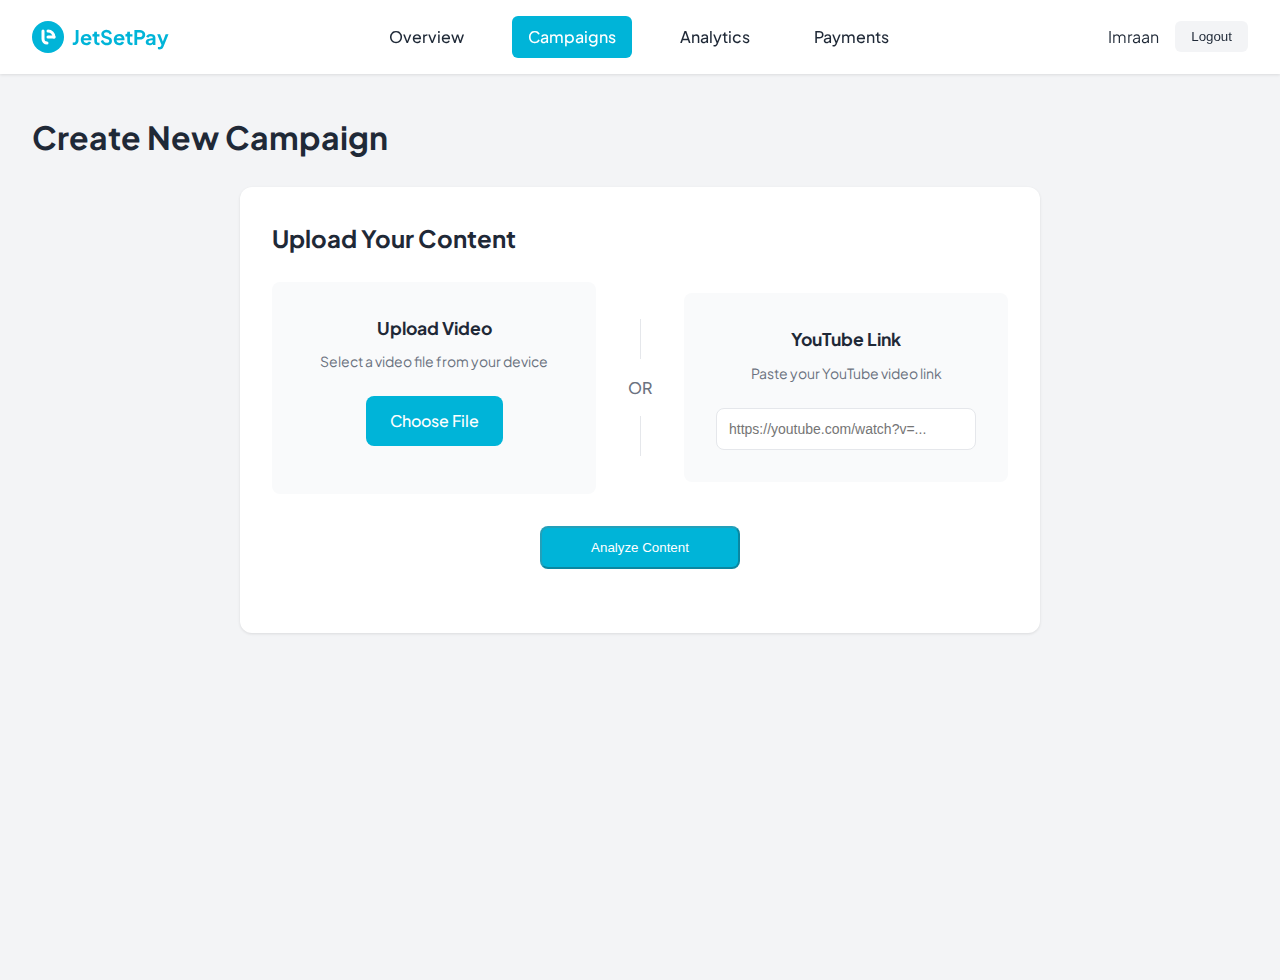
==== create-campaign.html @ 169eec86 "Add campaign creation page with AI analysis flow" ====
<!DOCTYPE html>
<html lang="en">
<head>
    <meta charset="UTF-8">
    <meta name="viewport" content="width=device-width, initial-scale=1.0">
    <title>Create Campaign - JetSetPay</title>
    <link href="https://fonts.googleapis.com/css2?family=Plus+Jakarta+Sans:wght@400;500;600;700&display=swap" rel="stylesheet">
    <link rel="stylesheet" href="styles.css">
    <link rel="stylesheet" href="dashboard.css">
</head>
<body>
    <nav class="dashboard-nav">
        <div class="nav-logo">
            <a href="index.html">
                <img src="logo.svg" alt="JetSetPay" height="32">
                <span>JetSetPay</span>
            </a>
        </div>
        <div class="nav-links">
            <a href="dashboard.html">Overview</a>
            <a href="campaigns.html" class="active">Campaigns</a>
            <a href="analytics.html">Analytics</a>
            <a href="payments.html">Payments</a>
        </div>
        <div class="user-menu">
            <span>Imraan</span>
            <button onclick="handleLogout()">Logout</button>
        </div>
    </nav>

    <main class="dashboard-content">
        <header class="content-header">
            <h1>Create New Campaign</h1>
        </header>

        <div class="campaign-creation-container">
            <div class="campaign-step">
                <h2>Upload Your Content</h2>
                <div class="upload-section">
                    <div class="upload-option">
                        <h3>Upload Video</h3>
                        <p class="upload-info">Select a video file from your device</p>
                        <label class="upload-button">
                            Choose File
                            <input type="file" id="video-file" accept="video/*" style="display: none;">
                        </label>
                        <div id="selected-file" class="selected-file"></div>
                    </div>

                    <div class="upload-divider">OR</div>

                    <div class="upload-option">
                        <h3>YouTube Link</h3>
                        <p class="upload-info">Paste your YouTube video link</p>
                        <input type="text" id="youtube-link" class="youtube-input" placeholder="https://youtube.com/watch?v=...">
                    </div>
                </div>

                <button id="analyze-button" class="upload-button analyze-button" disabled>Analyze Content</button>
            </div>

            <div id="results-section" class="results-section" style="display: none;">
                <div class="campaign-step">
                    <h2>Detected Products</h2>
                    <div id="products-list" class="products-list">
                        <!-- Products will be added here dynamically -->
                    </div>
                </div>

                <div class="campaign-step">
                    <h2>Generated Affiliate Links</h2>
                    <div id="links-list" class="links-list">
                        <!-- Links will be added here dynamically -->
                    </div>
                </div>

                <div class="action-buttons">
                    <button id="start-over" class="secondary-button">Start Over</button>
                    <button id="save-campaign" class="upload-button">Save Campaign</button>
                </div>
            </div>
        </div>
    </main>

    <script src="mockData.js"></script>
    <script src="create-campaign.js"></script>
</body>
</html>
---- styles.css ----
@import url('https://fonts.googleapis.com/css2?family=Plus+Jakarta+Sans:wght@300;400;500;600;700;800&display=swap');

:root {
    --primary-color: #00B4D8;
    --primary-dark: #0077B6;
    --primary-darker: #023E8A;
    --accent-color: #FFB830;
    --gradient-yellow: #FFD93D;
    --text-color: #1F2937;
    --white: #ffffff;
    --gray-50: #F9FAFB;
    --gray-100: #F3F4F6;
}

* {
    margin: 0;
    padding: 0;
    box-sizing: border-box;
}

body {
    font-family: 'Plus Jakarta Sans', sans-serif;
    line-height: 1.6;
    color: var(--text-color);
    background-color: var(--gray-50);
}

.container {
    max-width: 1200px;
    margin: 0 auto;
    padding: 0 20px;
}

/* Navbar */
.navbar {
    background: rgba(255, 255, 255, 0.8);
    backdrop-filter: blur(10px);
    padding: 1rem 0;
    position: fixed;
    width: 100%;
    top: 0;
    z-index: 100;
}

.navbar .container {
    display: flex;
    justify-content: space-between;
    align-items: center;
}

.logo {
    display: flex;
    align-items: center;
    gap: 0.5rem;
    font-size: 1.75rem;
    font-weight: 700;
    color: var(--primary-color);
    text-decoration: none;
}

.logo img {
    height: 32px;
}

.nav-links {
    display: flex;
    align-items: center;
    gap: 2rem;
}

.nav-links a {
    text-decoration: none;
    color: var(--text-color);
    font-weight: 500;
}

.nav-right {
    display: flex;
    align-items: center;
    gap: 1rem;
}

.login-btn {
    padding: 0.5rem 1rem;
    border-radius: 5px;
    background: transparent;
    color: var(--primary-color);
    border: 1px solid var(--primary-color);
}

.language-select {
    padding: 0.5rem;
    border: none;
    background: transparent;
    color: var(--text-color);
}

/* Hero Section */
.hero {
    background: linear-gradient(165deg, var(--primary-darker), var(--primary-dark), var(--primary-color));
    padding: 8rem 0 6rem;
    margin-top: -1rem;
    text-align: center;
    color: var(--white);
}

.hero::after {
    content: '';
    position: absolute;
    bottom: -50px;
    left: 0;
    width: 100%;
    height: 100px;
    background: var(--white);
    transform: skewY(-3deg);
}

.hero h1 {
    font-size: 3.5rem;
    line-height: 1.2;
    margin-bottom: 1.5rem;
    font-weight: 800;
    color: var(--white);
    text-shadow: 0 2px 4px rgba(0, 0, 0, 0.1);
}

.hero .subtitle {
    font-size: 1.2rem;
    max-width: 800px;
    margin: 0 auto 3rem;
    color: rgba(255, 255, 255, 0.9);
    font-weight: 500;
}

.cta-buttons {
    display: flex;
    justify-content: center;
    gap: 1rem;
    margin-top: 2rem;
}

.cta-button {
    display: inline-block;
    padding: 1rem 2rem;
    font-size: 1.1rem;
    font-weight: 600;
    text-decoration: none;
    border-radius: 8px;
    transition: all 0.3s ease;
    text-align: center;
    min-width: 160px;
    border: none;
    outline: none;
}

.cta-button:not(.secondary) {
    background: var(--accent-color);
    color: var(--primary-darker);
    box-shadow: 0 4px 6px rgba(255, 184, 48, 0.2);
}

.cta-button:not(.secondary):hover {
    background: #FFD93D;
    transform: translateY(-2px);
    box-shadow: 0 6px 12px rgba(255, 184, 48, 0.3);
}

.cta-button.secondary {
    background: rgba(255, 255, 255, 0.1);
    color: white;
    border: 2px solid rgba(255, 255, 255, 0.2);
    backdrop-filter: blur(10px);
}

.cta-button.secondary:hover {
    background: rgba(255, 255, 255, 0.2);
    border-color: rgba(255, 255, 255, 0.3);
    transform: translateY(-2px);
}

@media (max-width: 768px) {
    .cta-buttons {
        flex-direction: column;
        gap: 0.75rem;
    }

    .cta-button {
        width: 100%;
        padding: 0.875rem 1.5rem;
    }
}

/* Stats Section */
.stats {
    padding: 6rem 0;
    background: var(--white);
}

.stats .container {
    display: grid;
    grid-template-columns: repeat(3, 1fr);
    gap: 2rem;
}

.stat-card {
    background: var(--white);
    color: var(--text-color);
    padding: 2.5rem;
    border-radius: 20px;
    text-align: center;
    transition: all 0.3s ease;
    box-shadow: 0 4px 6px rgba(0, 0, 0, 0.05);
    border: 1px solid var(--gray-100);
}

.stat-card:hover {
    transform: translateY(-5px);
    box-shadow: 0 8px 12px rgba(0, 0, 0, 0.1);
}

.stat-card h2 {
    font-size: 3rem;
    margin-bottom: 1rem;
    background: linear-gradient(135deg, var(--primary-color), var(--primary-dark));
    -webkit-background-clip: text;
    -webkit-text-fill-color: transparent;
    font-weight: 800;
}

.stat-card p {
    font-size: 1.25rem;
    margin-bottom: 1rem;
    font-weight: 600;
    color: var(--text-color);
}

.stat-card span {
    font-size: 1rem;
    color: #6B7280;
    display: block;
    font-weight: 400;
}

/* Mobile Menu Button */
.mobile-menu-btn {
    display: none;
    background: none;
    border: none;
    cursor: pointer;
    padding: 0.5rem;
}

.mobile-menu-btn span {
    display: block;
    width: 25px;
    height: 2px;
    background-color: var(--primary-color);
    margin: 5px 0;
    transition: all 0.3s ease;
}

/* Login Page Styles */
.login-section {
    min-height: 100vh;
    display: flex;
    align-items: center;
    justify-content: center;
    background: linear-gradient(165deg, var(--primary-darker), var(--primary-dark), var(--primary-color));
    padding: 2rem;
}

.login-content {
    text-align: center;
    color: var(--white);
    max-width: 400px;
    margin: 0 auto;
}

.login-content h1 {
    font-size: 2.5rem;
    margin-bottom: 1rem;
}

/* Responsive Design */
@media (max-width: 768px) {
    .container {
        padding: 0 1.5rem;
    }

    .nav-links {
        display: none;
        position: fixed;
        top: 70px;
        left: 0;
        right: 0;
        background: var(--white);
        padding: 1rem;
        flex-direction: column;
        align-items: center;
        gap: 1rem;
        box-shadow: 0 4px 6px rgba(0, 0, 0, 0.1);
    }

    .nav-links.active {
        display: flex;
    }

    .mobile-menu-btn {
        display: block;
    }

    .hero h1 {
        font-size: 2.5rem;
        padding: 0 1rem;
    }

    .hero .subtitle {
        font-size: 1.1rem;
        padding: 0 1rem;
    }

    .stats .container {
        grid-template-columns: 1fr;
        gap: 1.5rem;
        padding: 0 1.5rem;
    }

    .stat-card {
        padding: 2rem;
    }

    .signup-form {
        margin: 1rem;
        padding: 1.5rem;
    }
}

@media (max-width: 480px) {
    .hero h1 {
        font-size: 2rem;
    }

    .cta-button {
        padding: 1rem 2rem;
        font-size: 1.1rem;
        width: 80%;
        max-width: 300px;
    }
}

/* Signup Section */
.signup-section {
    padding: 4rem 0;
    background: var(--white);
    min-height: calc(100vh - 80px);
    display: flex;
    align-items: center;
}

.signup-form {
    max-width: 500px;
    margin: 0 auto;
    padding: 2rem;
    background: white;
    border-radius: 10px;
    box-shadow: 0 4px 6px rgba(0, 0, 0, 0.1);
}

.signup-form h1 {
    color: var(--text-color);
    margin-bottom: 1rem;
    text-align: center;
}

.signup-form .subtitle {
    text-align: center;
    color: #666;
    margin-bottom: 2rem;
}

.form-group {
    margin-bottom: 1.5rem;
}

.form-group label {
    display: block;
    margin-bottom: 0.5rem;
    color: var(--text-color);
    font-weight: 500;
}

.form-group input {
    width: 100%;
    padding: 0.75rem;
    border: 1px solid #ddd;
    border-radius: 5px;
    font-size: 1rem;
    transition: border-color 0.3s ease;
}

.form-group input:focus {
    border-color: var(--primary-color);
    outline: none;
}

.submit-button {
    width: 100%;
    padding: 1rem;
    background: var(--primary-color);
    color: white;
    border: none;
    outline: none;
    border-radius: 8px;
    font-size: 1rem;
    font-weight: 600;
    cursor: pointer;
    transition: all 0.3s ease;
}

.submit-button:hover {
    background: var(--primary-dark);
    transform: translateY(-1px);
    box-shadow: 0 4px 6px rgba(0, 180, 216, 0.2);
}

/* Modal */
.modal {
    display: none;
    position: fixed;
    top: 0;
    left: 0;
    width: 100%;
    height: 100%;
    background: rgba(0, 0, 0, 0.5);
    align-items: center;
    justify-content: center;
    z-index: 1000;
}

.modal.show {
    display: flex;
}

.modal-content {
    background: white;
    padding: 2rem;
    border-radius: 10px;
    text-align: center;
    max-width: 400px;
    width: 90%;
}

.modal-content h2 {
    color: var(--primary-color);
    margin-bottom: 1rem;
}

.close-button {
    margin-top: 1.5rem;
    padding: 0.75rem 1.5rem;
    background: var(--primary-color);
    color: white;
    border: none;
    border-radius: 5px;
    cursor: pointer;
    transition: background-color 0.3s ease;
}

.close-button:hover {
    background: var(--primary-dark);
}

/* Auth Form Styles */
.auth-form {
    max-width: 500px;
    margin: 0 auto;
    padding: 2.5rem;
    background: var(--white);
    border-radius: 15px;
    box-shadow: 0 4px 6px rgba(0, 0, 0, 0.1);
}

.auth-form h1 {
    color: var(--text-color);
    margin-bottom: 1rem;
    text-align: center;
    font-size: 2.5rem;
}

.auth-form .subtitle {
    text-align: center;
    color: #6B7280;
    margin-bottom: 2rem;
}

.error-message {
    display: none;
    background: #FEE2E2;
    color: #DC2626;
    padding: 1rem;
    border-radius: 8px;
    margin-bottom: 1rem;
    font-size: 0.9rem;
}

.auth-links {
    margin-top: 2rem;
    text-align: center;
    color: #6B7280;
}

.auth-links a {
    color: var(--primary-color);
    text-decoration: none;
    font-weight: 500;
}

.auth-links a:hover {
    text-decoration: underline;
}

.auth-links .divider {
    margin: 0 0.5rem;
    color: #D1D5DB;
}

/* Password Requirements */
input:invalid {
    border-color: #DC2626;
}

input:invalid:focus {
    border-color: #DC2626;
    box-shadow: 0 0 0 2px rgba(220, 38, 38, 0.1);
}

/* Update existing form styles */
.form-group input {
    width: 100%;
    padding: 0.75rem;
    border: 1px solid #D1D5DB;
    border-radius: 8px;
    font-size: 1rem;
    transition: all 0.3s ease;
}

.form-group input:focus {
    border-color: var(--primary-color);
    outline: none;
    box-shadow: 0 0 0 2px rgba(0, 180, 216, 0.1);
}

.submit-button {
    width: 100%;
    padding: 1rem;
    background: var(--primary-color);
    color: white;
    border: none;
    outline: none;
    border-radius: 8px;
    font-size: 1rem;
    font-weight: 600;
    cursor: pointer;
    transition: all 0.3s ease;
}

.submit-button:hover {
    background: var(--primary-dark);
    transform: translateY(-1px);
    box-shadow: 0 4px 6px rgba(0, 180, 216, 0.2);
}

/* How It Works Section */
.how-it-works {
    padding: 6rem 0;
    background: linear-gradient(to bottom, var(--white), var(--gray-50));
    text-align: center;
}

.how-it-works h2 {
    font-size: 2.5rem;
    color: var(--text-color);
    margin-bottom: 3rem;
    font-weight: 700;
}

.steps-grid {
    display: grid;
    grid-template-columns: repeat(4, 1fr);
    gap: 2rem;
    margin-bottom: 3rem;
}

.step-card {
    background: var(--white);
    padding: 2rem;
    border-radius: 15px;
    box-shadow: 0 4px 6px rgba(0, 0, 0, 0.05);
    transition: all 0.3s ease;
    position: relative;
}

.step-card:hover {
    transform: translateY(-5px);
    box-shadow: 0 8px 12px rgba(0, 0, 0, 0.1);
}

.step-number {
    width: 40px;
    height: 40px;
    background: var(--primary-color);
    color: white;
    border-radius: 50%;
    display: flex;
    align-items: center;
    justify-content: center;
    font-weight: 700;
    font-size: 1.2rem;
    margin: 0 auto 1.5rem;
}

.step-card h3 {
    color: var(--text-color);
    font-size: 1.25rem;
    margin-bottom: 1rem;
    font-weight: 600;
}

.step-card p {
    color: #6B7280;
    font-size: 1rem;
    line-height: 1.5;
}

.steps-footer {
    font-size: 1.2rem;
    color: var(--primary-color);
    font-weight: 600;
}

@media (max-width: 768px) {
    .steps-grid {
        grid-template-columns: 1fr;
        gap: 1.5rem;
        padding: 0 1.5rem;
    }

    .step-card {
        padding: 1.5rem;
    }

    .how-it-works {
        padding: 4rem 0;
    }

    .how-it-works h2 {
        font-size: 2rem;
        margin-bottom: 2rem;
    }
}

.primary-button {
    padding: 0.75rem 1.5rem;
    background: var(--primary-color);
    color: white;
    border-radius: 8px;
    text-decoration: none;
    font-weight: 600;
    transition: all 0.3s ease;
    border: none;
    outline: none;
}

.primary-button:hover {
    background: var(--primary-dark);
    transform: translateY(-1px);
    box-shadow: 0 4px 6px rgba(0, 180, 216, 0.2);
}
---- dashboard.css ----
/* Dashboard Layout */
body {
    background-color: #F3F4F6;
    min-height: 100vh;
}

.dashboard-nav {
    background: var(--white);
    padding: 1rem 2rem;
    box-shadow: 0 1px 3px rgba(0, 0, 0, 0.1);
    display: flex;
    justify-content: space-between;
    align-items: center;
    position: fixed;
    top: 0;
    left: 0;
    right: 0;
    z-index: 100;
}

.nav-logo {
    display: flex;
    align-items: center;
    gap: 0.5rem;
}

.nav-logo a {
    display: flex;
    align-items: center;
    gap: 0.5rem;
    text-decoration: none;
    color: var(--primary-color);
    font-weight: 700;
    font-size: 1.25rem;
}

.logo-img {
    height: 32px;
    width: auto;
}

.nav-links {
    display: flex;
    gap: 2rem;
}

.nav-links a {
    text-decoration: none;
    color: var(--text-color);
    font-weight: 500;
    padding: 0.5rem 1rem;
    border-radius: 6px;
    transition: all 0.3s ease;
}

.nav-links a.active {
    background: var(--primary-color);
    color: white;
}

.nav-links a:hover:not(.active) {
    background: var(--gray-100);
}

.user-menu {
    display: flex;
    align-items: center;
    gap: 1rem;
}

.user-menu button {
    padding: 0.5rem 1rem;
    border: none;
    background: var(--gray-100);
    color: var(--text-color);
    border-radius: 6px;
    cursor: pointer;
    transition: all 0.3s ease;
}

.user-menu button:hover {
    background: var(--gray-200);
}

/* Dashboard Content */
.dashboard-content {
    padding: 2rem;
    margin-top: 80px;
    max-width: 1400px;
    margin-left: auto;
    margin-right: auto;
}

.content-header {
    display: flex;
    justify-content: space-between;
    align-items: center;
    margin-bottom: 1.5rem;
}

.content-header h1 {
    font-size: 2rem;
    color: var(--text-color);
    font-weight: 700;
}

.dashboard-subtitle {
    color: #6B7280;
    margin-bottom: 2rem;
}

.primary-button {
    padding: 0.75rem 1.5rem;
    background: var(--primary-color);
    color: white;
    border-radius: 8px;
    text-decoration: none;
    font-weight: 600;
    transition: all 0.3s ease;
}

.primary-button:hover {
    background: var(--primary-dark);
    transform: translateY(-1px);
}

/* Metrics Grid */
.metrics-grid {
    display: grid;
    grid-template-columns: repeat(4, 1fr);
    gap: 1.5rem;
    margin-bottom: 2rem;
}

.metric-card {
    background: white;
    padding: 1.5rem;
    border-radius: 12px;
    box-shadow: 0 1px 3px rgba(0, 0, 0, 0.1);
}

.metric-card h3 {
    color: #6B7280;
    font-size: 0.875rem;
    font-weight: 500;
    margin-bottom: 0.5rem;
}

.metric-value {
    font-size: 1.875rem;
    font-weight: 700;
    color: var(--text-color);
    margin-bottom: 0.5rem;
}

.metric-change {
    font-size: 0.875rem;
    color: #059669;
}

/* Dashboard Grid */
.dashboard-grid {
    display: grid;
    grid-template-columns: repeat(2, 1fr);
    gap: 1.5rem;
}

.chart-container {
    background: white;
    padding: 1.5rem;
    border-radius: 12px;
    box-shadow: 0 1px 3px rgba(0, 0, 0, 0.1);
}

.chart-container h2 {
    font-size: 1.25rem;
    color: var(--text-color);
    margin-bottom: 1.5rem;
    font-weight: 600;
}

.active-campaigns, .upcoming-payments {
    background: white;
    padding: 1.5rem;
    border-radius: 12px;
    box-shadow: 0 1px 3px rgba(0, 0, 0, 0.1);
}

.active-campaigns h2, .upcoming-payments h2 {
    font-size: 1.25rem;
    color: var(--text-color);
    margin-bottom: 1.5rem;
    font-weight: 600;
}

/* Campaign List */
.campaign-list {
    display: flex;
    flex-direction: column;
    gap: 1rem;
}

.campaign-item {
    display: flex;
    justify-content: space-between;
    align-items: center;
    padding: 1rem;
    background: var(--gray-50);
    border-radius: 8px;
}

.campaign-info h4 {
    font-size: 1rem;
    color: var(--text-color);
    margin-bottom: 0.25rem;
}

.campaign-info p {
    font-size: 0.875rem;
    color: #6B7280;
}

.campaign-status {
    text-align: right;
}

.status {
    display: inline-block;
    padding: 0.25rem 0.75rem;
    border-radius: 9999px;
    font-size: 0.75rem;
    font-weight: 500;
    margin-bottom: 0.5rem;
}

.status.active {
    background: rgba(16, 185, 129, 0.1);
    color: #059669;
}

.status.pending {
    background: rgba(245, 158, 11, 0.1);
    color: #D97706;
}

.amount {
    font-weight: 600;
    color: var(--text-color);
}

/* Payment List */
.payment-list {
    display: flex;
    flex-direction: column;
    gap: 1rem;
}

.payment-item {
    display: flex;
    justify-content: space-between;
    align-items: center;
    padding: 1rem;
    background: var(--gray-50);
    border-radius: 8px;
}

.payment-info h4 {
    font-size: 1rem;
    color: var(--text-color);
    margin-bottom: 0.25rem;
}

.payment-info p {
    font-size: 0.875rem;
    color: #6B7280;
}

.payment-amount {
    font-weight: 600;
    color: var(--text-color);
}

/* Responsive Design */
@media (max-width: 1024px) {
    .metrics-grid {
        grid-template-columns: repeat(2, 1fr);
    }

    .dashboard-grid {
        grid-template-columns: 1fr;
    }
}

@media (max-width: 768px) {
    .dashboard-nav {
        padding: 1rem;
    }

    .nav-links {
        display: none;
    }

    .dashboard-content {
        padding: 1rem;
    }

    .metrics-grid {
        grid-template-columns: 1fr;
    }

    .content-header {
        flex-direction: column;
        gap: 1rem;
        text-align: center;
    }

    .chart-container {
        padding: 1rem;
    }
}

/* Additional Styles */
:root {
    --gray-200: #E5E7EB;
}

/* Empty States */
.empty-state {
    text-align: center;
    padding: 2rem;
    background: var(--gray-50);
    border-radius: 8px;
    color: #6B7280;
}

.empty-state p {
    margin-bottom: 1rem;
    font-size: 0.875rem;
}

.empty-state .primary-button {
    display: inline-block;
    margin-top: 0.5rem;
    font-size: 0.875rem;
    padding: 0.5rem 1rem;
}

/* Campaign Creation Styles */
.campaign-creation-container {
    background: white;
    border-radius: 12px;
    box-shadow: 0 1px 3px rgba(0, 0, 0, 0.1);
    padding: 2rem;
    max-width: 800px;
    margin: 0 auto;
}

.campaign-step {
    margin-bottom: 2rem;
}

.campaign-step h2 {
    font-size: 1.5rem;
    color: var(--text-color);
    margin-bottom: 1.5rem;
}

.upload-section {
    display: grid;
    grid-template-columns: 1fr auto 1fr;
    gap: 2rem;
    align-items: center;
    margin-bottom: 2rem;
}

.upload-option {
    background: var(--gray-50);
    padding: 2rem;
    border-radius: 8px;
    text-align: center;
}

.upload-option h3 {
    font-size: 1.1rem;
    color: var(--text-color);
    margin-bottom: 0.5rem;
}

.upload-info {
    color: #6B7280;
    font-size: 0.875rem;
    margin-bottom: 1.5rem;
}

.upload-button {
    display: inline-block;
    padding: 0.75rem 1.5rem;
    background: var(--primary-color);
    color: white;
    border-radius: 8px;
    cursor: pointer;
    font-weight: 500;
    transition: all 0.3s ease;
}

.upload-button:hover {
    background: var(--primary-dark);
    transform: translateY(-1px);
}

.selected-file {
    margin-top: 1rem;
    font-size: 0.875rem;
    color: var(--text-color);
}

.upload-divider {
    text-align: center;
    color: #6B7280;
    font-weight: 500;
    position: relative;
}

.upload-divider::before,
.upload-divider::after {
    content: '';
    position: absolute;
    left: 50%;
    width: 1px;
    height: 40px;
    background: #E5E7EB;
}

.upload-divider::before {
    bottom: 100%;
    margin-bottom: 1rem;
}

.upload-divider::after {
    top: 100%;
    margin-top: 1rem;
}

.youtube-input {
    width: 100%;
    padding: 0.75rem;
    border: 1px solid #E5E7EB;
    border-radius: 8px;
    font-size: 0.875rem;
    transition: all 0.3s ease;
}

.youtube-input:focus {
    outline: none;
    border-color: var(--primary-color);
    box-shadow: 0 0 0 2px rgba(0, 180, 216, 0.1);
}

.analyze-button {
    display: block;
    width: 100%;
    max-width: 200px;
    margin: 0 auto;
}

.results-section {
    margin-bottom: 2rem;
}

.results-section h3 {
    font-size: 1.1rem;
    color: var(--text-color);
    margin-bottom: 1rem;
}

.products-list {
    display: flex;
    flex-direction: column;
    gap: 1rem;
}

.product-item {
    background: var(--gray-50);
    padding: 1rem;
    border-radius: 8px;
}

.product-item h4 {
    font-size: 1rem;
    color: var(--text-color);
    margin-bottom: 0.5rem;
}

.product-details {
    font-size: 0.875rem;
    color: #6B7280;
}

.links-list {
    display: flex;
    flex-direction: column;
    gap: 1rem;
}

.link-item {
    display: flex;
    justify-content: space-between;
    align-items: center;
    background: var(--gray-50);
    padding: 1rem;
    border-radius: 8px;
}

.link-info {
    flex-grow: 1;
    margin-right: 1rem;
}

.link-info h4 {
    font-size: 1rem;
    color: var(--text-color);
    margin-bottom: 0.25rem;
}

.commission {
    font-size: 0.875rem;
    color: #059669;
}

.copy-button {
    padding: 0.5rem 1rem;
    background: white;
    border: 1px solid #E5E7EB;
    border-radius: 6px;
    font-size: 0.875rem;
    color: var(--text-color);
    cursor: pointer;
    transition: all 0.3s ease;
}

.copy-button:hover {
    border-color: var(--primary-color);
    color: var(--primary-color);
}

.action-buttons {
    display: flex;
    justify-content: flex-end;
    gap: 1rem;
    margin-top: 2rem;
}

.secondary-button {
    padding: 0.75rem 1.5rem;
    background: white;
    border: 1px solid #E5E7EB;
    border-radius: 8px;
    color: var(--text-color);
    font-weight: 500;
    cursor: pointer;
    transition: all 0.3s ease;
}

.secondary-button:hover {
    border-color: var(--primary-color);
    color: var(--primary-color);
}

@media (max-width: 768px) {
    .upload-section {
        grid-template-columns: 1fr;
        gap: 1rem;
    }

    .upload-divider {
        margin: 1rem 0;
    }

    .upload-divider::before,
    .upload-divider::after {
        display: none;
    }

    .action-buttons {
        flex-direction: column;
        gap: 0.5rem;
    }

    .action-buttons button {
        width: 100%;
    }
}
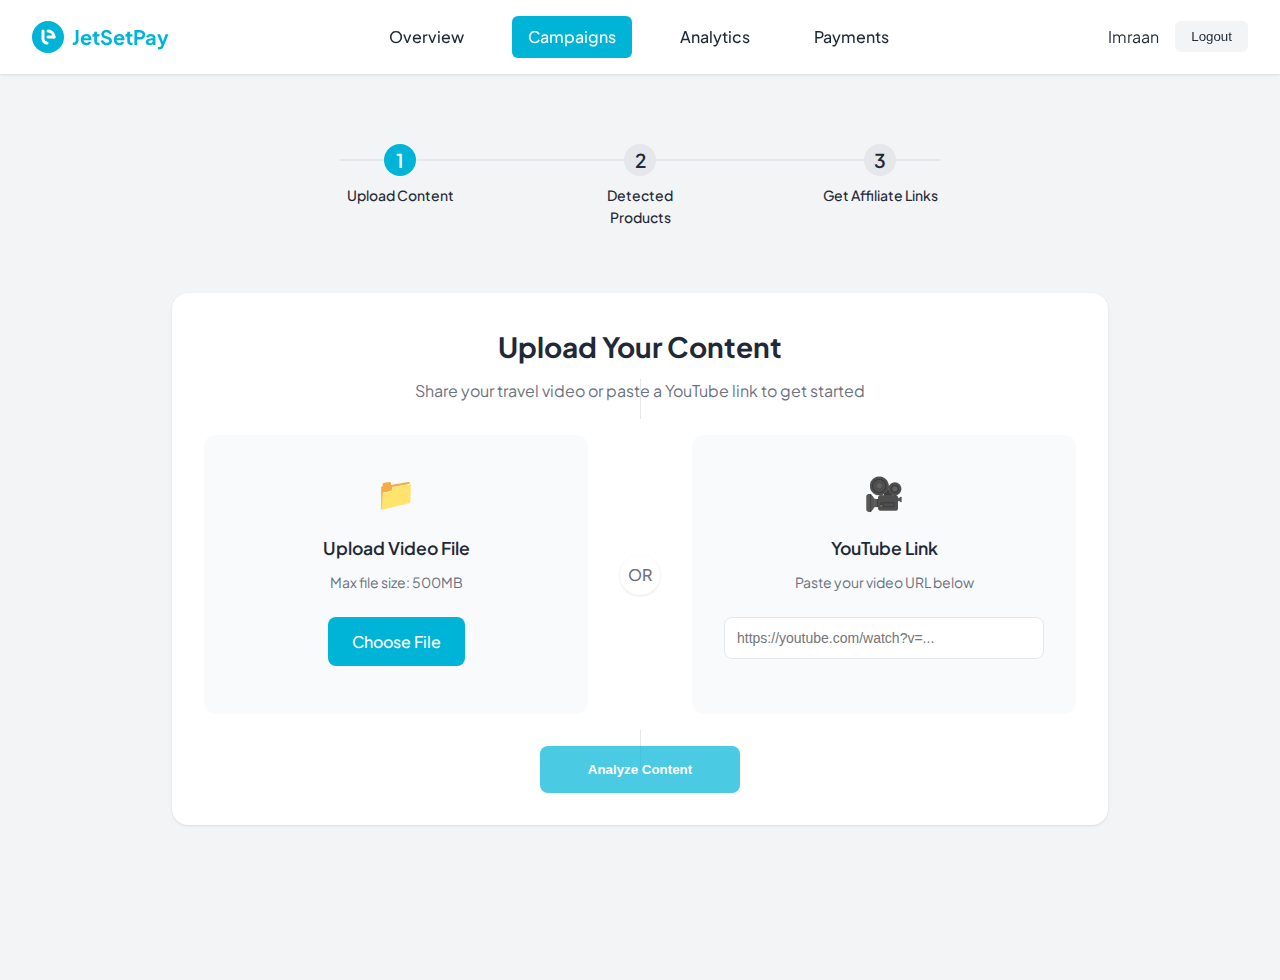
==== commit 42dae3ec: "Update campaign creation flow with modern UI and step navigation" ====
--- a/create-campaign.html
+++ b/create-campaign.html
@@ -29,17 +29,35 @@
     </nav>
 
     <main class="dashboard-content">
-        <header class="content-header">
-            <h1>Create New Campaign</h1>
-        </header>
+        <div class="campaign-flow">
+            <!-- Progress Steps -->
+            <div class="progress-steps">
+                <div class="step active" id="step-1">
+                    <div class="step-number">1</div>
+                    <div class="step-label">Upload Content</div>
+                </div>
+                <div class="step" id="step-2">
+                    <div class="step-number">2</div>
+                    <div class="step-label">Detected Products</div>
+                </div>
+                <div class="step" id="step-3">
+                    <div class="step-number">3</div>
+                    <div class="step-label">Get Affiliate Links</div>
+                </div>
+            </div>
 
-        <div class="campaign-creation-container">
-            <div class="campaign-step">
-                <h2>Upload Your Content</h2>
-                <div class="upload-section">
-                    <div class="upload-option">
-                        <h3>Upload Video</h3>
-                        <p class="upload-info">Select a video file from your device</p>
+            <!-- Container 1: Upload Content -->
+            <div class="flow-container active" id="upload-container">
+                <div class="container-header">
+                    <h2>Upload Your Content</h2>
+                    <p>Share your travel video or paste a YouTube link to get started</p>
+                </div>
+                
+                <div class="upload-options">
+                    <div class="upload-card">
+                        <div class="upload-icon">📁</div>
+                        <h3>Upload Video File</h3>
+                        <p>Max file size: 500MB</p>
                         <label class="upload-button">
                             Choose File
                             <input type="file" id="video-file" accept="video/*" style="display: none;">
@@ -47,36 +65,58 @@
                         <div id="selected-file" class="selected-file"></div>
                     </div>
 
-                    <div class="upload-divider">OR</div>
+                    <div class="upload-divider">
+                        <span>OR</span>
+                    </div>
 
-                    <div class="upload-option">
+                    <div class="upload-card">
+                        <div class="upload-icon">🎥</div>
                         <h3>YouTube Link</h3>
-                        <p class="upload-info">Paste your YouTube video link</p>
-                        <input type="text" id="youtube-link" class="youtube-input" placeholder="https://youtube.com/watch?v=...">
+                        <p>Paste your video URL below</p>
+                        <input type="text" id="youtube-link" class="youtube-input" 
+                               placeholder="https://youtube.com/watch?v=...">
                     </div>
                 </div>
 
-                <button id="analyze-button" class="upload-button analyze-button" disabled>Analyze Content</button>
+                <button id="analyze-button" class="flow-button" disabled>
+                    Analyze Content
+                </button>
             </div>
 
-            <div id="results-section" class="results-section" style="display: none;">
-                <div class="campaign-step">
+            <!-- Container 2: Detected Products -->
+            <div class="flow-container" id="products-container">
+                <div class="container-header">
                     <h2>Detected Products</h2>
-                    <div id="products-list" class="products-list">
-                        <!-- Products will be added here dynamically -->
-                    </div>
+                    <p>Our AI has identified these items in your content</p>
                 </div>
 
-                <div class="campaign-step">
-                    <h2>Generated Affiliate Links</h2>
-                    <div id="links-list" class="links-list">
-                        <!-- Links will be added here dynamically -->
-                    </div>
+                <div class="products-grid" id="products-list">
+                    <!-- Products will be added here dynamically -->
                 </div>
 
-                <div class="action-buttons">
-                    <button id="start-over" class="secondary-button">Start Over</button>
-                    <button id="save-campaign" class="upload-button">Save Campaign</button>
+                <button id="continue-to-links" class="flow-button">
+                    Continue to Affiliate Links
+                </button>
+            </div>
+
+            <!-- Container 3: Affiliate Links -->
+            <div class="flow-container" id="links-container">
+                <div class="container-header">
+                    <h2>Your Affiliate Links</h2>
+                    <p>Copy and share these links to start earning</p>
+                </div>
+
+                <div class="links-grid" id="links-list">
+                    <!-- Links will be added here dynamically -->
+                </div>
+
+                <div class="flow-actions">
+                    <button id="start-over" class="flow-button secondary">
+                        Start Over
+                    </button>
+                    <button id="save-campaign" class="flow-button">
+                        Save Campaign
+                    </button>
                 </div>
             </div>
         </div>
--- a/dashboard.css
+++ b/dashboard.css
@@ -589,4 +589,304 @@
     .action-buttons button {
         width: 100%;
     }
+}
+
+/* Campaign Flow */
+.campaign-flow {
+    max-width: 1000px;
+    margin: 0 auto;
+    padding: 2rem;
+}
+
+/* Progress Steps */
+.progress-steps {
+    display: flex;
+    justify-content: space-between;
+    margin-bottom: 3rem;
+    position: relative;
+    max-width: 600px;
+    margin: 0 auto 4rem;
+}
+
+.progress-steps::before {
+    content: '';
+    position: absolute;
+    top: 15px;
+    left: 0;
+    right: 0;
+    height: 2px;
+    background: var(--gray-200);
+    z-index: 1;
+}
+
+.step {
+    position: relative;
+    z-index: 2;
+    text-align: center;
+    width: 120px;
+}
+
+.step-number {
+    width: 32px;
+    height: 32px;
+    background: var(--gray-200);
+    border-radius: 50%;
+    display: flex;
+    align-items: center;
+    justify-content: center;
+    margin: 0 auto 0.5rem;
+    color: var(--text-color);
+    font-weight: 600;
+    transition: all 0.3s ease;
+}
+
+.step.active .step-number {
+    background: var(--primary-color);
+    color: white;
+}
+
+.step.completed .step-number {
+    background: var(--primary-dark);
+    color: white;
+}
+
+.step-label {
+    font-size: 0.875rem;
+    color: var(--text-color);
+    font-weight: 500;
+}
+
+/* Flow Containers */
+.flow-container {
+    display: none;
+    background: white;
+    border-radius: 16px;
+    box-shadow: 0 1px 3px rgba(0, 0, 0, 0.1);
+    padding: 2rem;
+    margin-bottom: 2rem;
+}
+
+.flow-container.active {
+    display: block;
+    animation: fadeIn 0.3s ease;
+}
+
+@keyframes fadeIn {
+    from { opacity: 0; transform: translateY(10px); }
+    to { opacity: 1; transform: translateY(0); }
+}
+
+.container-header {
+    text-align: center;
+    margin-bottom: 2rem;
+}
+
+.container-header h2 {
+    font-size: 1.75rem;
+    color: var(--text-color);
+    margin-bottom: 0.5rem;
+    font-weight: 700;
+}
+
+.container-header p {
+    color: #6B7280;
+    font-size: 1rem;
+}
+
+/* Upload Options */
+.upload-options {
+    display: grid;
+    grid-template-columns: 1fr auto 1fr;
+    gap: 2rem;
+    margin-bottom: 2rem;
+}
+
+.upload-card {
+    background: var(--gray-50);
+    padding: 2rem;
+    border-radius: 12px;
+    text-align: center;
+    transition: all 0.3s ease;
+}
+
+.upload-card:hover {
+    transform: translateY(-2px);
+    box-shadow: 0 4px 6px rgba(0, 0, 0, 0.05);
+}
+
+.upload-icon {
+    font-size: 2rem;
+    margin-bottom: 1rem;
+}
+
+.upload-card h3 {
+    font-size: 1.1rem;
+    color: var(--text-color);
+    margin-bottom: 0.5rem;
+    font-weight: 600;
+}
+
+.upload-card p {
+    color: #6B7280;
+    font-size: 0.875rem;
+    margin-bottom: 1.5rem;
+}
+
+.upload-divider {
+    display: flex;
+    align-items: center;
+    color: #6B7280;
+    font-weight: 500;
+}
+
+.upload-divider span {
+    background: white;
+    padding: 0.5rem;
+    border-radius: 50%;
+    width: 40px;
+    height: 40px;
+    display: flex;
+    align-items: center;
+    justify-content: center;
+    box-shadow: 0 1px 3px rgba(0, 0, 0, 0.1);
+}
+
+/* Products Grid */
+.products-grid {
+    display: grid;
+    grid-template-columns: repeat(auto-fit, minmax(300px, 1fr));
+    gap: 1rem;
+    margin-bottom: 2rem;
+}
+
+.product-item {
+    background: var(--gray-50);
+    padding: 1.5rem;
+    border-radius: 12px;
+    transition: all 0.3s ease;
+}
+
+.product-item:hover {
+    transform: translateY(-2px);
+    box-shadow: 0 4px 6px rgba(0, 0, 0, 0.05);
+}
+
+/* Links Grid */
+.links-grid {
+    display: grid;
+    grid-template-columns: 1fr;
+    gap: 1rem;
+    margin-bottom: 2rem;
+}
+
+.link-item {
+    background: var(--gray-50);
+    padding: 1.5rem;
+    border-radius: 12px;
+    display: flex;
+    justify-content: space-between;
+    align-items: center;
+    transition: all 0.3s ease;
+}
+
+.link-item:hover {
+    transform: translateY(-2px);
+    box-shadow: 0 4px 6px rgba(0, 0, 0, 0.05);
+}
+
+/* Buttons */
+.flow-button {
+    display: block;
+    width: 100%;
+    max-width: 200px;
+    margin: 0 auto;
+    padding: 1rem 2rem;
+    background: var(--primary-color);
+    color: white;
+    border: none;
+    border-radius: 8px;
+    font-weight: 600;
+    cursor: pointer;
+    transition: all 0.3s ease;
+}
+
+.flow-button:hover:not(:disabled) {
+    background: var(--primary-dark);
+    transform: translateY(-1px);
+    box-shadow: 0 4px 6px rgba(0, 180, 216, 0.2);
+}
+
+.flow-button:disabled {
+    opacity: 0.7;
+    cursor: not-allowed;
+}
+
+.flow-button.secondary {
+    background: white;
+    border: 1px solid #E5E7EB;
+    color: var(--text-color);
+}
+
+.flow-button.secondary:hover {
+    border-color: var(--primary-color);
+    color: var(--primary-color);
+    background: white;
+}
+
+.flow-actions {
+    display: flex;
+    justify-content: flex-end;
+    gap: 1rem;
+}
+
+/* Mobile Responsiveness */
+@media (max-width: 768px) {
+    .campaign-flow {
+        padding: 1rem;
+    }
+
+    .progress-steps {
+        margin-bottom: 2rem;
+    }
+
+    .step {
+        width: auto;
+        flex: 1;
+    }
+
+    .step-label {
+        font-size: 0.75rem;
+    }
+
+    .upload-options {
+        grid-template-columns: 1fr;
+        gap: 1rem;
+    }
+
+    .upload-divider {
+        margin: 1rem 0;
+        justify-content: center;
+    }
+
+    .products-grid {
+        grid-template-columns: 1fr;
+    }
+
+    .flow-actions {
+        flex-direction: column;
+        gap: 0.5rem;
+    }
+
+    .flow-actions button {
+        width: 100%;
+        max-width: none;
+    }
+
+    .flow-container {
+        padding: 1.5rem;
+    }
+
+    .container-header h2 {
+        font-size: 1.5rem;
+    }
 } 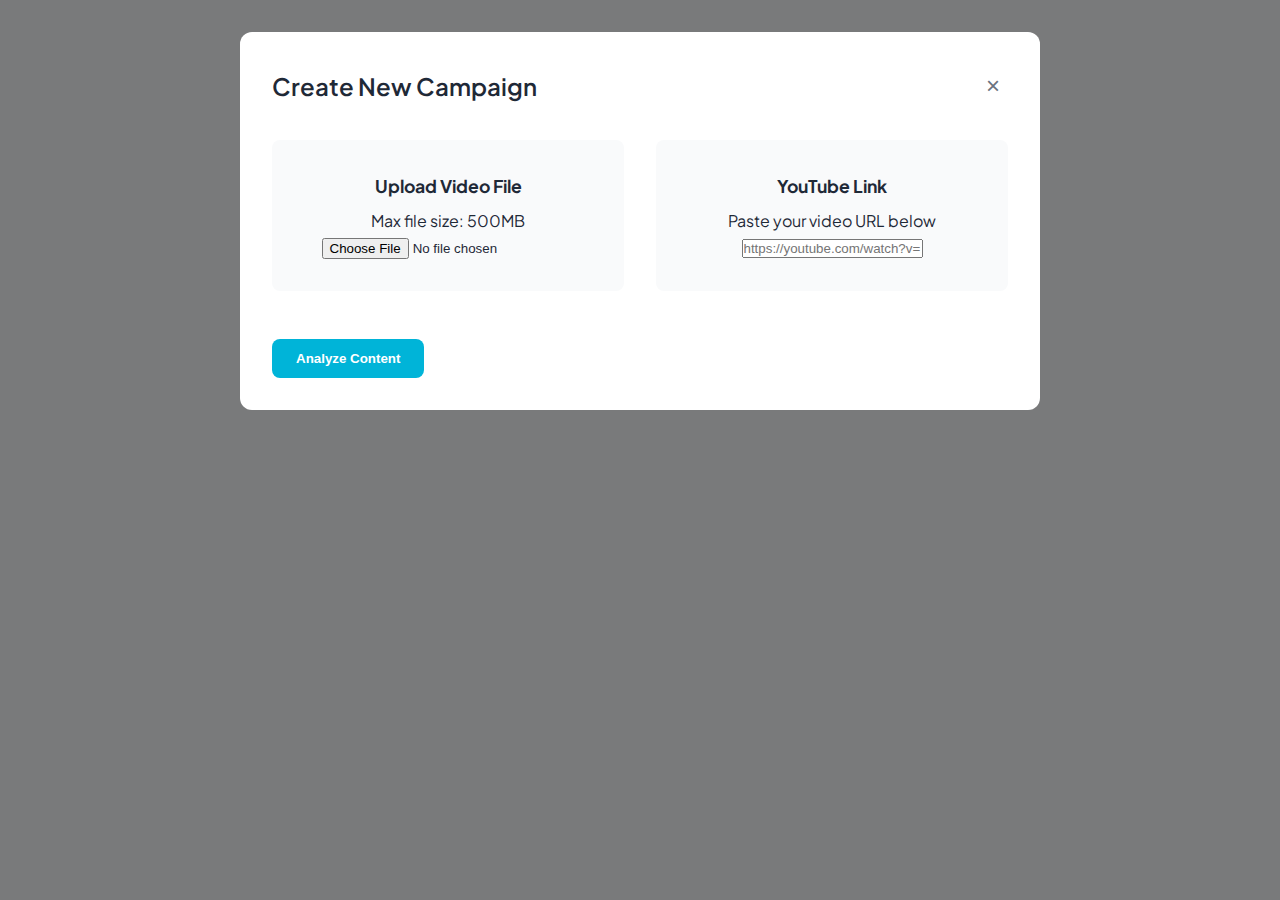
==== commit befffa4e: "Update campaign creation flow with modal interface" ====
--- a/create-campaign.html
+++ b/create-campaign.html
@@ -9,120 +9,59 @@
     <link rel="stylesheet" href="dashboard.css">
 </head>
 <body>
-    <nav class="dashboard-nav">
-        <div class="nav-logo">
-            <a href="index.html">
-                <img src="logo.svg" alt="JetSetPay" height="32">
-                <span>JetSetPay</span>
-            </a>
-        </div>
-        <div class="nav-links">
-            <a href="dashboard.html">Overview</a>
-            <a href="campaigns.html" class="active">Campaigns</a>
-            <a href="analytics.html">Analytics</a>
-            <a href="payments.html">Payments</a>
-        </div>
-        <div class="user-menu">
-            <span>Imraan</span>
-            <button onclick="handleLogout()">Logout</button>
-        </div>
-    </nav>
+    <div class="campaign-modal">
+        <div class="campaign-modal-content">
+            <div class="campaign-modal-header">
+                <h2>Create New Campaign</h2>
+                <button class="close-modal" onclick="window.location.href='campaigns.html'">&times;</button>
+            </div>
 
-    <main class="dashboard-content">
-        <div class="campaign-flow">
-            <!-- Progress Steps -->
-            <div class="progress-steps">
-                <div class="step active" id="step-1">
-                    <div class="step-number">1</div>
-                    <div class="step-label">Upload Content</div>
+            <!-- Upload Section -->
+            <div class="upload-section">
+                <div class="upload-option">
+                    <h3>Upload Video File</h3>
+                    <p>Max file size: 500MB</p>
+                    <input type="file" id="video-file" accept="video/*">
                 </div>
-                <div class="step" id="step-2">
-                    <div class="step-number">2</div>
-                    <div class="step-label">Detected Products</div>
-                </div>
-                <div class="step" id="step-3">
-                    <div class="step-number">3</div>
-                    <div class="step-label">Get Affiliate Links</div>
+
+                <div class="upload-option">
+                    <h3>YouTube Link</h3>
+                    <p>Paste your video URL below</p>
+                    <input type="text" id="youtube-link" 
+                           placeholder="https://youtube.com/watch?v=...">
                 </div>
             </div>
 
-            <!-- Container 1: Upload Content -->
-            <div class="flow-container active" id="upload-container">
-                <div class="container-header">
-                    <h2>Upload Your Content</h2>
-                    <p>Share your travel video or paste a YouTube link to get started</p>
+            <button id="analyze-button" class="primary-button" disabled>
+                Analyze Content
+            </button>
+
+            <!-- Results Section -->
+            <div class="results-section" style="display: none;">
+                <h3>Detected Products</h3>
+                <div class="products-list" id="products-list">
+                    <!-- Products will be added here dynamically -->
                 </div>
-                
-                <div class="upload-options">
-                    <div class="upload-card">
-                        <div class="upload-icon">📁</div>
-                        <h3>Upload Video File</h3>
-                        <p>Max file size: 500MB</p>
-                        <label class="upload-button">
-                            Choose File
-                            <input type="file" id="video-file" accept="video/*" style="display: none;">
-                        </label>
-                        <div id="selected-file" class="selected-file"></div>
-                    </div>
 
-                    <div class="upload-divider">
-                        <span>OR</span>
-                    </div>
-
-                    <div class="upload-card">
-                        <div class="upload-icon">🎥</div>
-                        <h3>YouTube Link</h3>
-                        <p>Paste your video URL below</p>
-                        <input type="text" id="youtube-link" class="youtube-input" 
-                               placeholder="https://youtube.com/watch?v=...">
+                <div class="affiliate-links">
+                    <h3>Generated Affiliate Links</h3>
+                    <div class="links-list" id="links-list">
+                        <!-- Links will be added here dynamically -->
                     </div>
                 </div>
 
-                <button id="analyze-button" class="flow-button" disabled>
-                    Analyze Content
-                </button>
-            </div>
-
-            <!-- Container 2: Detected Products -->
-            <div class="flow-container" id="products-container">
-                <div class="container-header">
-                    <h2>Detected Products</h2>
-                    <p>Our AI has identified these items in your content</p>
-                </div>
-
-                <div class="products-grid" id="products-list">
-                    <!-- Products will be added here dynamically -->
-                </div>
-
-                <button id="continue-to-links" class="flow-button">
-                    Continue to Affiliate Links
-                </button>
-            </div>
-
-            <!-- Container 3: Affiliate Links -->
-            <div class="flow-container" id="links-container">
-                <div class="container-header">
-                    <h2>Your Affiliate Links</h2>
-                    <p>Copy and share these links to start earning</p>
-                </div>
-
-                <div class="links-grid" id="links-list">
-                    <!-- Links will be added here dynamically -->
-                </div>
-
-                <div class="flow-actions">
-                    <button id="start-over" class="flow-button secondary">
+                <div class="action-buttons">
+                    <button id="start-over" class="secondary-button">
                         Start Over
                     </button>
-                    <button id="save-campaign" class="flow-button">
+                    <button id="save-campaign" class="primary-button">
                         Save Campaign
                     </button>
                 </div>
             </div>
         </div>
-    </main>
+    </div>
 
-    <script src="mockData.js"></script>
     <script src="create-campaign.js"></script>
 </body>
 </html> --- a/dashboard.css
+++ b/dashboard.css
@@ -367,10 +367,9 @@
 
 .upload-section {
     display: grid;
-    grid-template-columns: 1fr auto 1fr;
+    grid-template-columns: 1fr 1fr;
     gap: 2rem;
-    align-items: center;
-    margin-bottom: 2rem;
+    margin-bottom: 3rem;
 }
 
 .upload-option {
@@ -464,25 +463,25 @@
 }
 
 .results-section {
-    margin-bottom: 2rem;
+    margin-top: 3rem;
 }
 
 .results-section h3 {
-    font-size: 1.1rem;
-    color: var(--text-color);
-    margin-bottom: 1rem;
+    font-size: 1.25rem;
+    font-weight: 600;
+    color: var(--text-color);
+    margin-bottom: 1.5rem;
 }
 
 .products-list {
-    display: flex;
-    flex-direction: column;
-    gap: 1rem;
+    margin-bottom: 4rem;
 }
 
 .product-item {
     background: var(--gray-50);
-    padding: 1rem;
-    border-radius: 8px;
+    padding: 1.5rem;
+    border-radius: 8px;
+    margin-bottom: 1rem;
 }
 
 .product-item h4 {
@@ -569,7 +568,6 @@
 @media (max-width: 768px) {
     .upload-section {
         grid-template-columns: 1fr;
-        gap: 1rem;
     }
 
     .upload-divider {
@@ -889,4 +887,116 @@
     .container-header h2 {
         font-size: 1.5rem;
     }
+}
+
+/* Campaign Creation Modal */
+.campaign-modal {
+    position: fixed;
+    top: 0;
+    left: 0;
+    right: 0;
+    bottom: 0;
+    background: rgba(0, 0, 0, 0.5);
+    display: flex;
+    justify-content: center;
+    align-items: flex-start;
+    padding: 2rem;
+    z-index: 1000;
+    overflow-y: auto;
+}
+
+.campaign-modal-content {
+    background: white;
+    border-radius: 12px;
+    width: 100%;
+    max-width: 800px;
+    margin: 0 auto;
+    position: relative;
+    padding: 2rem;
+}
+
+.campaign-modal-header {
+    display: flex;
+    justify-content: space-between;
+    align-items: center;
+    margin-bottom: 2rem;
+}
+
+.campaign-modal-header h2 {
+    font-size: 1.5rem;
+    font-weight: 600;
+    color: var(--text-color);
+}
+
+.close-modal {
+    background: none;
+    border: none;
+    font-size: 1.5rem;
+    color: #6B7280;
+    cursor: pointer;
+    padding: 0.5rem;
+    transition: color 0.3s ease;
+}
+
+.close-modal:hover {
+    color: var(--text-color);
+}
+
+/* Upload Section */
+.upload-section {
+    display: grid;
+    grid-template-columns: 1fr 1fr;
+    gap: 2rem;
+    margin-bottom: 3rem;
+}
+
+/* Results Section */
+.results-section {
+    margin-top: 3rem;
+}
+
+.results-section h3 {
+    font-size: 1.25rem;
+    font-weight: 600;
+    color: var(--text-color);
+    margin-bottom: 1.5rem;
+}
+
+/* Products List */
+.products-list {
+    margin-bottom: 4rem;
+}
+
+.product-item {
+    background: var(--gray-50);
+    padding: 1.5rem;
+    border-radius: 8px;
+    margin-bottom: 1rem;
+}
+
+/* Affiliate Links */
+.affiliate-links {
+    margin-top: 3rem;
+}
+
+.affiliate-links h3 {
+    font-size: 1.25rem;
+    font-weight: 600;
+    color: var(--text-color);
+    margin-bottom: 1.5rem;
+}
+
+/* Mobile Responsiveness */
+@media (max-width: 768px) {
+    .campaign-modal {
+        padding: 1rem;
+    }
+
+    .campaign-modal-content {
+        padding: 1.5rem;
+    }
+
+    .upload-section {
+        grid-template-columns: 1fr;
+    }
 } 